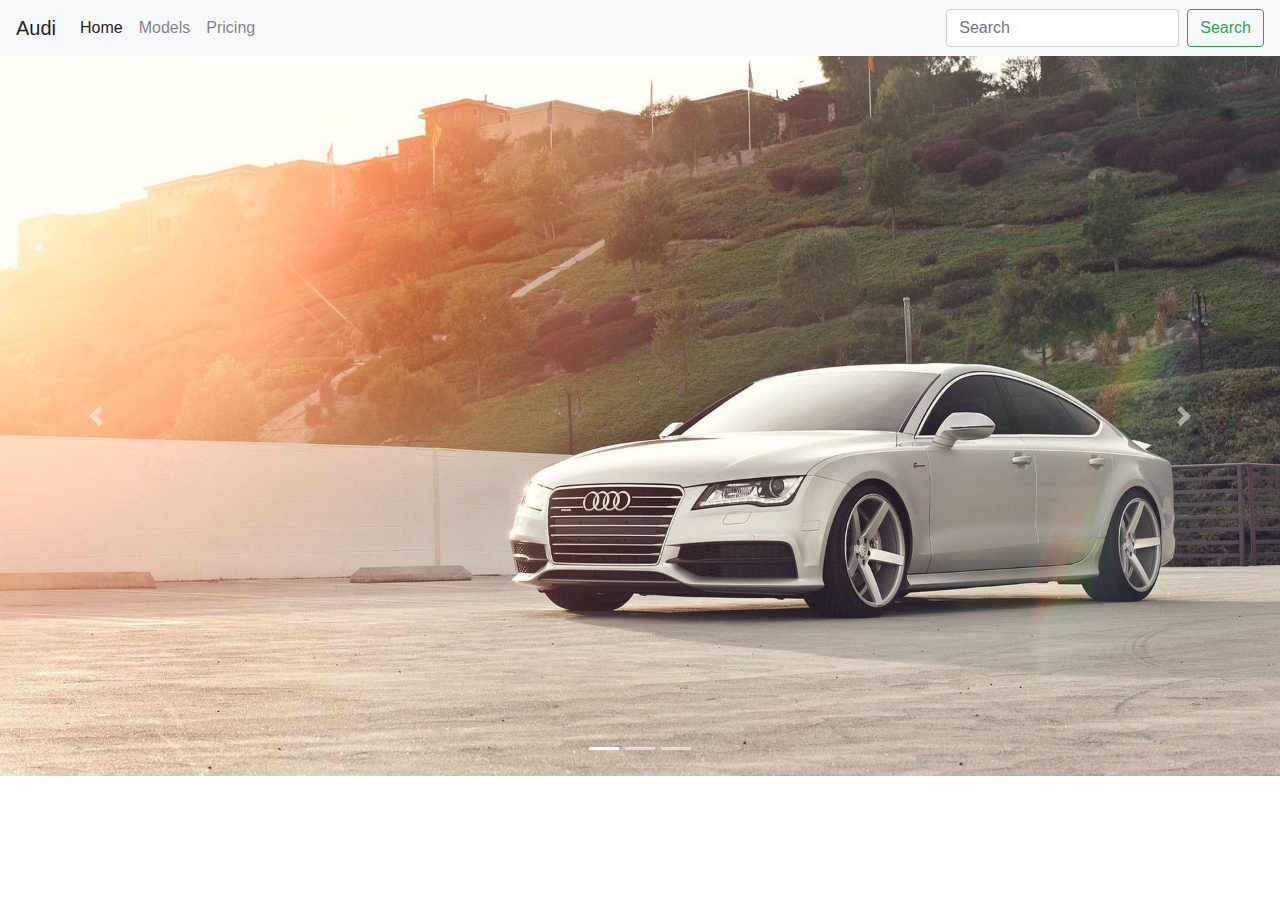
==== index.html @ 646eb2b7 "initial file setup" ====
<!doctype html>
<html lang="en">
<head>
<!-- Required meta tags -->
    <meta charset="utf-8">
    <meta name="viewport" content="width=device-width, initial-scale=1, shrink-to-fit=no">

    <!-- Bootstrap CSS -->
    <link rel="stylesheet" href="css/bootstrap.min.css">
    <link rel="stylesheet" href="css/custom.css">
    <!-- <script src="/js/jquery-3.4.1.min.js" defer></script> -->
    <title>Bootstrap</title>
</head>
<body>
    <nav class="navbar navbar-expand-lg navbar-light bg-light">
        <a class="navbar-brand" href="#">Audi</a>
        <button class="navbar-toggler" type="button" data-toggle="collapse" data-target="#navbarSupportedContent" aria-controls="navbarSupportedContent" aria-expanded="false" aria-label="Toggle navigation">
            <span class="navbar-toggler-icon"></span>
        </button>
        
        <div class="collapse navbar-collapse" id="navbarSupportedContent">
            <ul class="navbar-nav mr-auto">
                <li class="nav-item active">
                    <a class="nav-link" href="index.html">Home <span class="sr-only">(current)</span></a>
                </li>
                <li class="nav-item">
                    <a class="nav-link" href="pages/about.html">Models</a>
                </li>
                <li class="nav-item">
                    <a class="nav-link" href="pages/contact.html">Pricing</a>
                </li>
            </ul>
            <form class="form-inline my-2 my-lg-0">
                <input class="form-control mr-sm-2" type="search" placeholder="Search" aria-label="Search">
                <button class="btn btn-outline-success my-2 my-sm-0" type="submit">Search</button>
            </form>
        </div>
    </nav>
    <div id="carouselExampleIndicators" class="carousel slide" data-ride="carousel">
        <ol class="carousel-indicators">
            <li data-target="#carouselExampleIndicators" data-slide-to="0" class="active"></li>
            <li data-target="#carouselExampleIndicators" data-slide-to="1"></li>
            <li data-target="#carouselExampleIndicators" data-slide-to="2"></li>
        </ol>
        <div class="carousel-inner">
            <div class="carousel-item active">
                <img src="/images/full-audi.jpg" class="d-block w-100" alt="audi">
            </div>
            <div class="carousel-item">
                <img src="/images/black-audi.jpg" class="d-block w-100" alt="...">
            </div>
            <div class="carousel-item">
                <img src="/images/white-audi.jpg" class="d-block w-100" alt="...">
            </div>
        </div>
        <a class="carousel-control-prev" href="#carouselExampleIndicators" role="button" data-slide="prev">
            <span class="carousel-control-prev-icon" aria-hidden="true"></span>
            <span class="sr-only">Previous</span>
        </a>
        <a class="carousel-control-next" href="#carouselExampleIndicators" role="button" data-slide="next">
            <span class="carousel-control-next-icon" aria-hidden="true"></span>
            <span class="sr-only">Next</span>
        </a>
    </div>

    <!-- Optional JavaScript -->
    <!-- jQuery first, then Popper.js, then Bootstrap JS -->
    <script src="https://code.jquery.com/jquery-3.3.1.slim.min.js" integrity="sha384-q8i/X+965DzO0rT7abK41JStQIAqVgRVzpbzo5smXKp4YfRvH+8abtTE1Pi6jizo" crossorigin="anonymous"></script>
    <script src="https://cdnjs.cloudflare.com/ajax/libs/popper.js/1.14.7/umd/popper.min.js" integrity="sha384-UO2eT0CpHqdSJQ6hJty5KVphtPhzWj9WO1clHTMGa3JDZwrnQq4sF86dIHNDz0W1" crossorigin="anonymous"></script>
    <script src="https://stackpath.bootstrapcdn.com/bootstrap/4.3.1/js/bootstrap.min.js" integrity="sha384-JjSmVgyd0p3pXB1rRibZUAYoIIy6OrQ6VrjIEaFf/nJGzIxFDsf4x0xIM+B07jRM" crossorigin="anonymous"></script>
  </body>
</html>
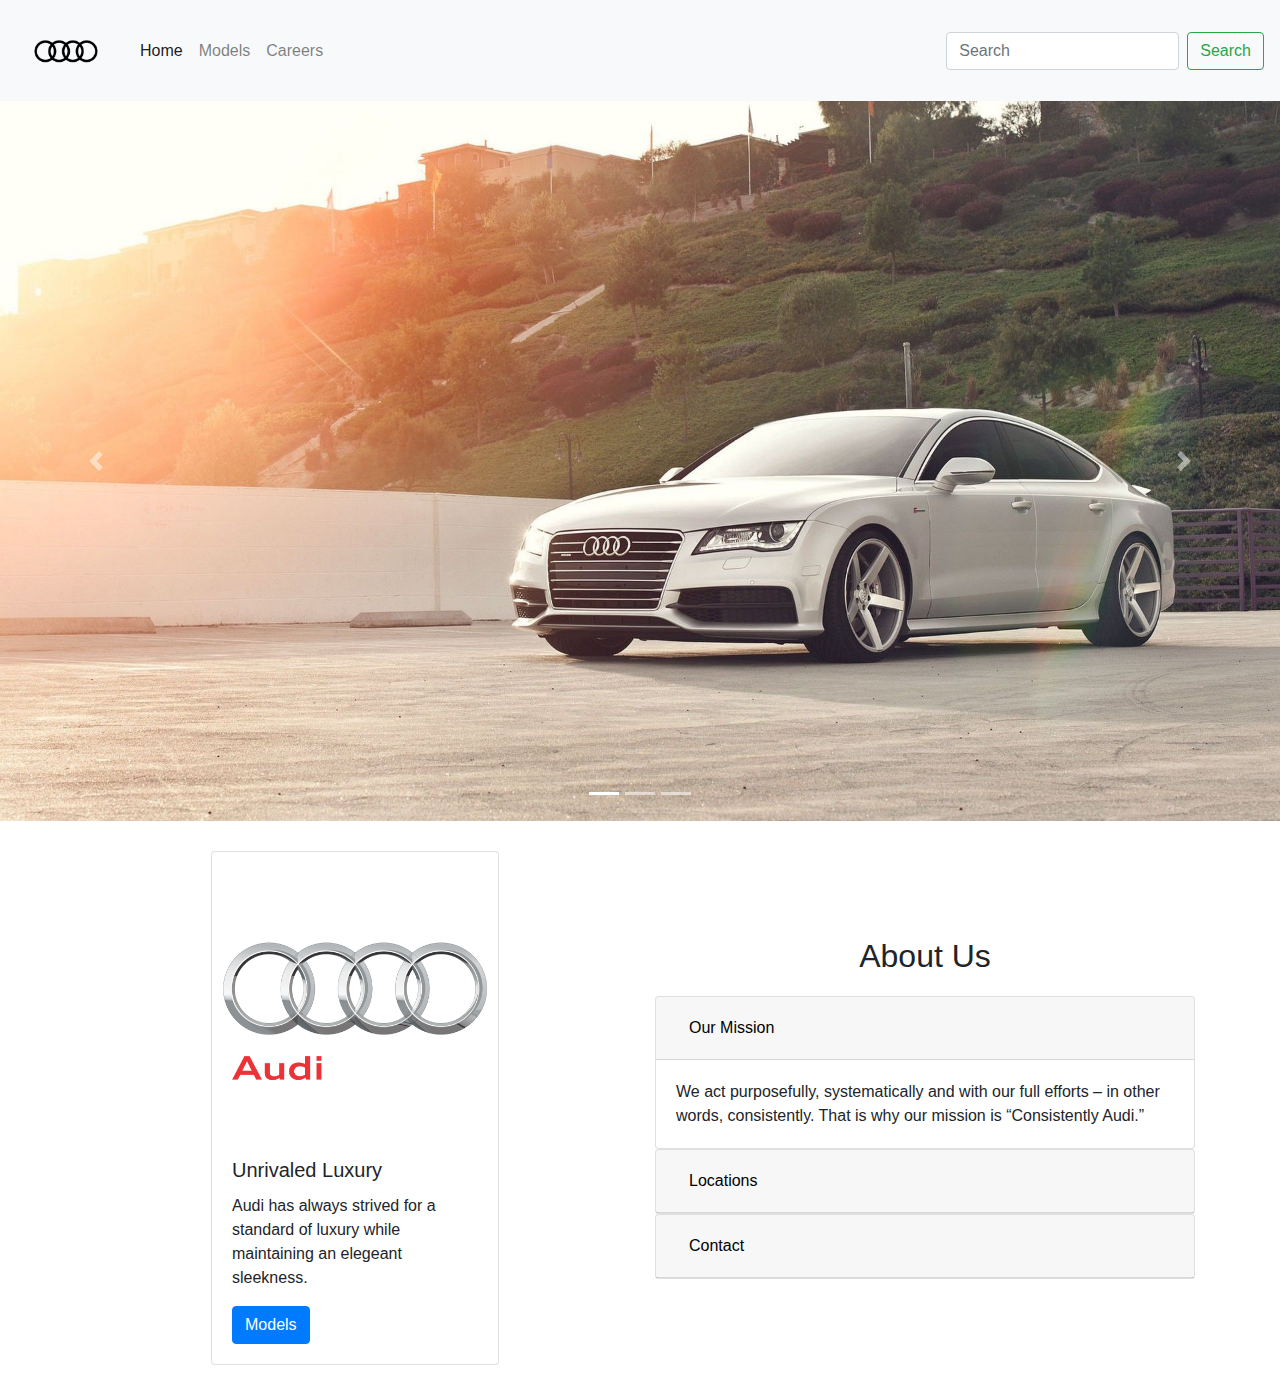
==== commit 26b74112: "home page finished" ====
--- a/index.html
+++ b/index.html
@@ -13,7 +13,7 @@
 </head>
 <body>
     <nav class="navbar navbar-expand-lg navbar-light bg-light">
-        <a class="navbar-brand" href="#">Audi</a>
+        <a class="navbar-brand" href="#"><img src="images/audi-main-logo.png" alt="Audi Logo" width="100px"></a>
         <button class="navbar-toggler" type="button" data-toggle="collapse" data-target="#navbarSupportedContent" aria-controls="navbarSupportedContent" aria-expanded="false" aria-label="Toggle navigation">
             <span class="navbar-toggler-icon"></span>
         </button>
@@ -24,10 +24,10 @@
                     <a class="nav-link" href="index.html">Home <span class="sr-only">(current)</span></a>
                 </li>
                 <li class="nav-item">
-                    <a class="nav-link" href="pages/about.html">Models</a>
+                    <a class="nav-link" href="pages/models.html">Models</a>
                 </li>
                 <li class="nav-item">
-                    <a class="nav-link" href="pages/contact.html">Pricing</a>
+                    <a class="nav-link" href="pages/careers.html">Careers</a>
                 </li>
             </ul>
             <form class="form-inline my-2 my-lg-0">
@@ -44,13 +44,13 @@
         </ol>
         <div class="carousel-inner">
             <div class="carousel-item active">
-                <img src="/images/full-audi.jpg" class="d-block w-100" alt="audi">
+                <img src="images/full-audi.jpg" class="d-block w-100" alt="audi">
             </div>
             <div class="carousel-item">
-                <img src="/images/black-audi.jpg" class="d-block w-100" alt="...">
+                <img src="images/black-audi.jpg" class="d-block w-100" alt="...">
             </div>
             <div class="carousel-item">
-                <img src="/images/white-audi.jpg" class="d-block w-100" alt="...">
+                <img src="images/white-audi.jpg" class="d-block w-100" alt="...">
             </div>
         </div>
         <a class="carousel-control-prev" href="#carouselExampleIndicators" role="button" data-slide="prev">
@@ -62,6 +62,67 @@
             <span class="sr-only">Next</span>
         </a>
     </div>
+    <div class="container home">
+        <div class="row">
+            <div class="col-sm h-card">
+                <div class="card h-card-content" style="width: 18rem;">
+                    <img class="card-img-top" src="images/audi-logo.png" alt="Card image cap">
+                    <div class="card-body">
+                        <h5 class="card-title">Unrivaled Luxury</h5>
+                        <p class="card-text">Audi has always strived for a standard of luxury while maintaining an elegeant sleekness.</p>
+                        <a href="#" class="btn btn-primary">Models</a>
+                    </div>
+                 </div>
+            </div>
+            <div class="col-sm h-accordian">
+                <h2 class="h-header">About Us</h2>
+                <div id="accordion">
+                    <div class="card">
+                        <div class="card-header" id="headingOne">
+                            <h5 class="mb-0">
+                                <button class="btn btn-link h-acc-btn" data-toggle="collapse" data-target="#collapseOne" aria-expanded="true" aria-controls="collapseOne">
+                                    Our Mission
+                                </button>
+                            </h5>
+                        </div>
+                    
+                        <div id="collapseOne" class="collapse show" aria-labelledby="headingOne" data-parent="#accordion">
+                            <div class="card-body">
+                                We act purposefully, systematically and with our full efforts – in other words, consistently. That is why our mission is “Consistently Audi.”                            </div>
+                        </div>
+                    </div>
+                    <div class="card">
+                        <div class="card-header" id="headingTwo">
+                            <h5 class="mb-0">
+                                <button class="btn btn-link h-acc-btn collapsed" data-toggle="collapse" data-target="#collapseTwo" aria-expanded="false" aria-controls="collapseTwo">
+                                    Locations
+                                </button>
+                            </h5>
+                        </div>
+                        <div id="collapseTwo" class="collapse" aria-labelledby="headingTwo" data-parent="#accordion">
+                            <div class="card-body">
+                                Anim pariatur cliche reprehenderit, enim eiusmod high life accusamus terry richardson ad squid. 3 wolf moon officia aute, non cupidatat skateboard dolor brunch. Food truck quinoa nesciunt laborum eiusmod. Brunch 3 wolf moon tempor, sunt aliqua put a bird on it squid single-origin coffee nulla assumenda shoreditch et. Nihil anim keffiyeh helvetica, craft beer labore wes anderson cred nesciunt sapiente ea proident. Ad vegan excepteur butcher vice lomo. Leggings occaecat craft beer farm-to-table, raw denim aesthetic synth nesciunt you probably haven't heard of them accusamus labore sustainable VHS.
+                            </div>
+                        </div>
+                    </div>
+                    <div class="card">
+                        <div class="card-header" id="headingThree">
+                            <h5 class="mb-0">
+                                <button class="btn btn-link h-acc-btn collapsed" data-toggle="collapse" data-target="#collapseThree" aria-expanded="false" aria-controls="collapseThree">
+                                    Contact
+                                </button>
+                            </h5>
+                        </div>
+                        <div id="collapseThree" class="collapse" aria-labelledby="headingThree" data-parent="#accordion">
+                            <div class="card-body">
+                                Anim pariatur cliche reprehenderit, enim eiusmod high life accusamus terry richardson ad squid. 3 wolf moon officia aute, non cupidatat skateboard dolor brunch. Food truck quinoa nesciunt laborum eiusmod. Brunch 3 wolf moon tempor, sunt aliqua put a bird on it squid single-origin coffee nulla assumenda shoreditch et. Nihil anim keffiyeh helvetica, craft beer labore wes anderson cred nesciunt sapiente ea proident. Ad vegan excepteur butcher vice lomo. Leggings occaecat craft beer farm-to-table, raw denim aesthetic synth nesciunt you probably haven't heard of them accusamus labore sustainable VHS.
+                            </div>
+                        </div>
+                    </div>
+                </div>
+            </div>
+        </div>
+    </div>
 
     <!-- Optional JavaScript -->
     <!-- jQuery first, then Popper.js, then Bootstrap JS -->
--- a/css/custom.css
+++ b/css/custom.css
@@ -0,0 +1,23 @@
+.h-card {
+    display: flex;
+    justify-content: center;
+}
+.home {
+    margin: 30px auto;
+}
+.h-header {
+    margin-bottom: 20px;
+}
+.h-accordian {
+    display: flex;
+    justify-content: center;
+    flex-direction: column;
+    align-items: center;
+}
+.h-acc-btn {
+    color: black;
+    text-decoration: none;
+}
+.h-acc-btn:hover {
+    color: darkgrey;
+}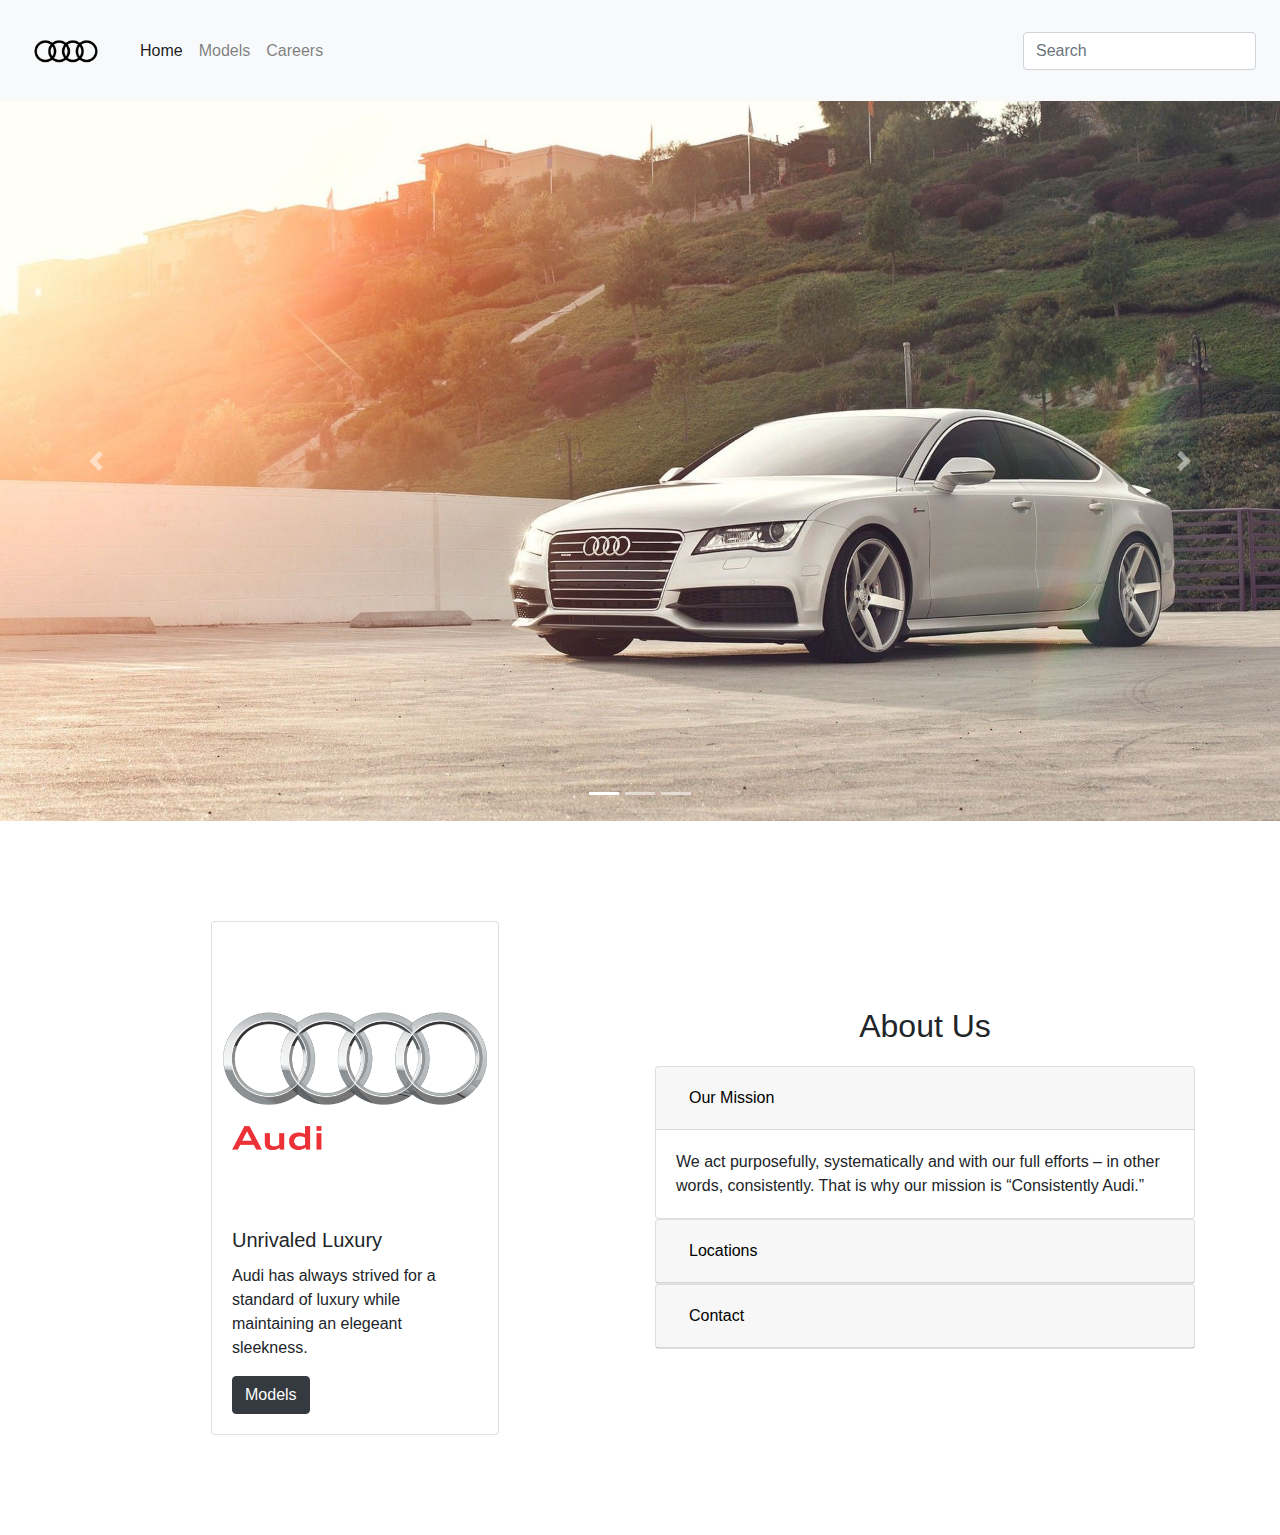
==== commit fcfb6387: "models page finished" ====
--- a/index.html
+++ b/index.html
@@ -9,7 +9,7 @@
     <link rel="stylesheet" href="css/bootstrap.min.css">
     <link rel="stylesheet" href="css/custom.css">
     <!-- <script src="/js/jquery-3.4.1.min.js" defer></script> -->
-    <title>Bootstrap</title>
+    <title>Audi</title>
 </head>
 <body>
     <nav class="navbar navbar-expand-lg navbar-light bg-light">
@@ -32,7 +32,6 @@
             </ul>
             <form class="form-inline my-2 my-lg-0">
                 <input class="form-control mr-sm-2" type="search" placeholder="Search" aria-label="Search">
-                <button class="btn btn-outline-success my-2 my-sm-0" type="submit">Search</button>
             </form>
         </div>
     </nav>
@@ -70,7 +69,7 @@
                     <div class="card-body">
                         <h5 class="card-title">Unrivaled Luxury</h5>
                         <p class="card-text">Audi has always strived for a standard of luxury while maintaining an elegeant sleekness.</p>
-                        <a href="#" class="btn btn-primary">Models</a>
+                        <a href="pages/models.html" class="btn btn-dark">Models</a>
                     </div>
                  </div>
             </div>
--- a/css/custom.css
+++ b/css/custom.css
@@ -3,7 +3,7 @@
     justify-content: center;
 }
 .home {
-    margin: 30px auto;
+    margin: 100px auto;
 }
 .h-header {
     margin-bottom: 20px;
@@ -20,4 +20,28 @@
 }
 .h-acc-btn:hover {
     color: darkgrey;
+}
+.models {
+    display: flex;
+    flex-direction: column;
+    justify-content: center;
+    margin: 100px auto;
+}
+.m-content {
+    display: flex;
+    flex-direction: column;
+    align-items: center;
+    justify-content: center;
+}
+.m-header-cont {
+    display: flex;
+    align-items: center;
+    justify-content: center;
+    margin-bottom: 15px;
+}
+.m-title {
+    margin-bottom: 15px;
+}
+.careers {
+    margin: 30px auto;
 }